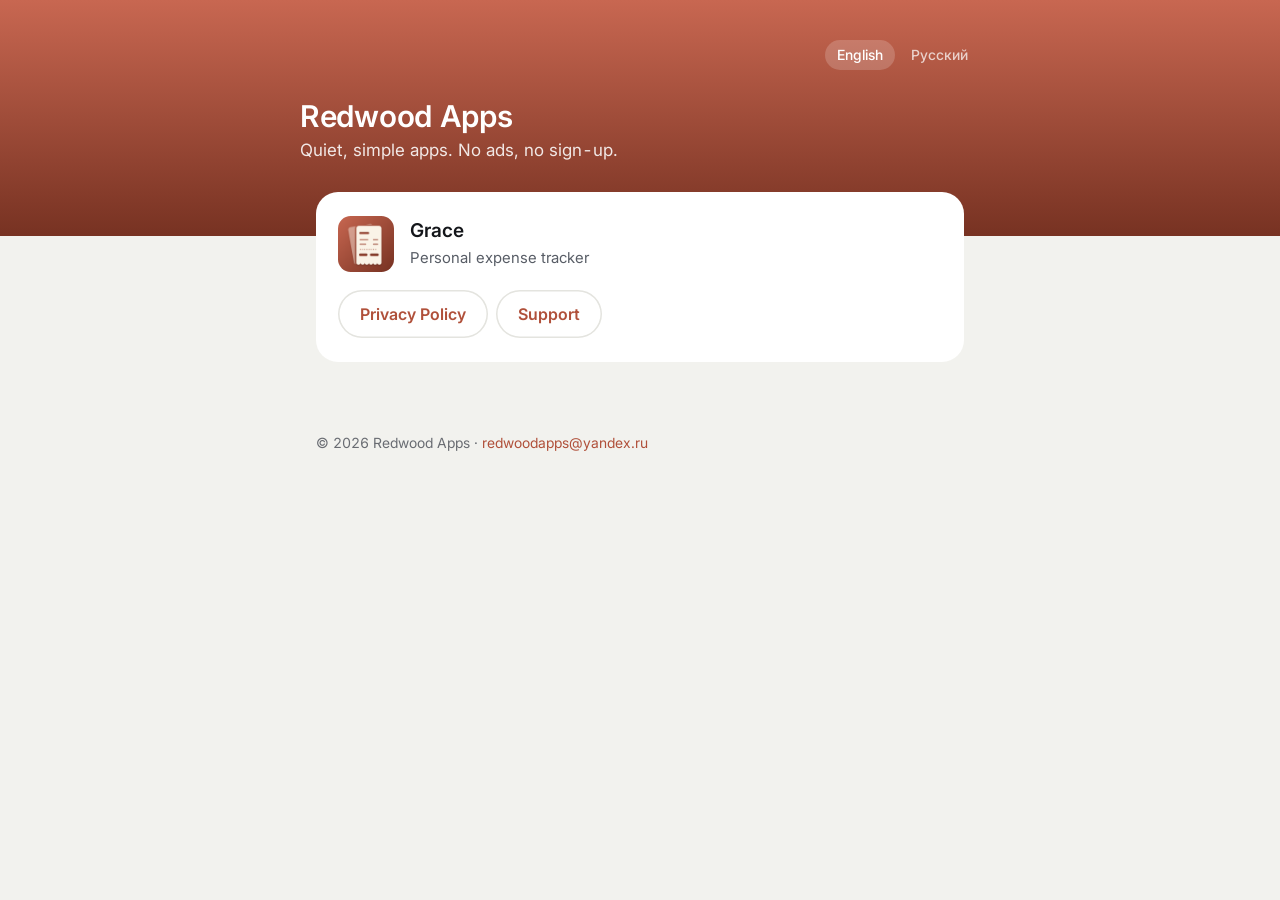
==== index.html @ f8e1ca97 "feat: add the Redwood Apps site with Grace support and a privacy policy placeholder" ====
<!doctype html>
<html lang="en" data-show="en" data-title-en="Redwood Apps" data-title-ru="Redwood Apps">
<head>
<meta charset="utf-8">
<meta name="viewport" content="width=device-width, initial-scale=1, viewport-fit=cover">
<title>Redwood Apps</title>
<meta name="description" content="Quiet, simple apps. No ads, no sign-up.">
<link rel="icon" href="assets/favicon.png">
<link rel="apple-touch-icon" href="assets/apple-touch-icon.png">
<link rel="stylesheet" href="assets/style.css">
<script src="assets/lang.js"></script>
</head>
<body>
<header class="hero">
  <div class="hero-inner">
    <div class="hero-top">
      <span></span>
      <nav class="langs" aria-label="Language"><button data-set="en">English</button><button data-set="ru">Русский</button></nav>
    </div>
    <h1>Redwood Apps</h1>
    <p class="sub"><span data-lang="en">Quiet, simple apps. No ads, no sign-up.</span><span data-lang="ru">Тихие и простые приложения. Без рекламы и регистрации.</span></p>
  </div>
</header>
<main class="content">
  <section class="card">
    <a class="app-row" href="grace/support/">
      <img class="icon" src="assets/grace-icon.png" alt="" width="56" height="56">
      <div>
        <strong>Grace</strong>
        <span data-lang="en">Personal expense tracker</span><span data-lang="ru">Учёт личных расходов</span>
      </div>
    </a>
    <div class="links">
      <a class="button quiet" href="grace/privacy/"><span data-lang="en">Privacy Policy</span><span data-lang="ru">Политика конфиденциальности</span></a>
      <a class="button quiet" href="grace/support/"><span data-lang="en">Support</span><span data-lang="ru">Поддержка</span></a>
    </div>
  </section>
</main>
<footer>© 2026 Redwood Apps · <a href="mailto:redwoodapps@yandex.ru">redwoodapps@yandex.ru</a></footer>
</body>
</html>
---- assets/style.css ----
/* Цвета и шрифт — те же, что в приложении Grace (тема «Терракота»). */
@font-face { font-family: Inter; src: url(fonts/Inter_18pt-Regular.ttf) format("truetype"); font-weight: 400; font-display: swap; }
@font-face { font-family: Inter; src: url(fonts/Inter_18pt-Medium.ttf) format("truetype"); font-weight: 500; font-display: swap; }
@font-face { font-family: Inter; src: url(fonts/Inter_18pt-SemiBold.ttf) format("truetype"); font-weight: 600; font-display: swap; }

:root {
  --paper: #F2F2EE;
  --surface: #FFFFFF;
  --ink: #14161A;
  --ink-soft: #585D66;
  --muted: #696C72;
  --line: #E4E4DF;
  --accent: #B0503A;
  --on-hero: #FFFFFF;
  --hero: linear-gradient(180deg, #C86751, #773222);
  --tile: linear-gradient(180deg, #C86751, #773222);
  color-scheme: light dark;
}
@media (prefers-color-scheme: dark) {
  :root {
    --paper: #111316;
    --surface: #191C20;
    --ink: #F2F2EF;
    --ink-soft: #A8ADB5;
    --muted: #777E86;
    --line: #2B2F35;
    --accent: #C3614A;
    --on-hero: #F2F2EF;
    /* как в приложении: ночью шапка цвета бумаги, цветное пятно не слепит */
    --hero: #111316;
  }
}

* { box-sizing: border-box; }
html { -webkit-text-size-adjust: 100%; }
body {
  margin: 0;
  background: var(--paper);
  color: var(--ink);
  font: 400 17px/1.5 Inter, -apple-system, "Segoe UI", Roboto, sans-serif;
  font-feature-settings: "tnum";
}
a { color: var(--accent); text-decoration: none; }
a:hover { text-decoration: underline; }

.hero {
  background: var(--hero);
  color: var(--on-hero);
  padding: 40px 16px 72px;
}
.hero-inner, .content { max-width: 680px; margin: 0 auto; }
.hero-top { display: flex; justify-content: space-between; align-items: center; gap: 12px; margin-bottom: 28px; }
.brand { color: var(--on-hero); opacity: .88; font-weight: 500; font-size: 15px; }
.brand:hover { text-decoration: none; opacity: 1; }
.app-head { display: flex; align-items: center; gap: 16px; }
.icon { width: 64px; height: 64px; border-radius: 14.5px; flex: none; display: block; }
/* на переливе шапки плитка того же цвета сливалась: светлый кант и тень отделяют её */
.hero .icon { box-shadow: 0 0 0 1px rgba(255, 255, 255, .22), 0 8px 20px rgba(0, 0, 0, .22); }
.hero h1 { margin: 0; font-size: 30px; line-height: 1.2; font-weight: 600; letter-spacing: -0.01em; }
.hero .sub { margin: 4px 0 0; opacity: .88; font-size: 17px; }

.langs { display: flex; gap: 4px; flex-wrap: wrap; justify-content: flex-end; }
.langs button {
  font: 500 14px/1 Inter, sans-serif;
  color: var(--on-hero);
  background: transparent;
  border: 0;
  border-radius: 1000px;
  padding: 8px 12px;
  opacity: .72;
  cursor: pointer;
}
.langs button[aria-pressed="true"] { opacity: 1; background: rgba(255, 255, 255, .18); }

.content { padding: 0 16px 48px; margin-top: -44px; }
.card {
  background: var(--surface);
  border-radius: 22px;
  padding: 24px 22px;
  margin-bottom: 14px;
}
.card h2 { margin: 0 0 8px; font-size: 20px; line-height: 1.3; font-weight: 600; }
.card h3 { margin: 20px 0 6px; font-size: 17px; font-weight: 600; }
.card p { margin: 0 0 12px; color: var(--ink); }
.card p:last-child { margin-bottom: 0; }
.card ul { margin: 0 0 12px; padding-left: 20px; }
.card li { margin-bottom: 4px; }
.muted { color: var(--muted) !important; font-size: 15px; }

.app-row { display: flex; gap: 16px; align-items: center; color: var(--ink); }
.app-row:hover { text-decoration: none; }
.app-row .icon { width: 56px; height: 56px; border-radius: 12.7px; }
.app-row strong { display: block; font-size: 19px; font-weight: 600; }
.app-row span { color: var(--ink-soft); font-size: 15px; }
.links { display: flex; flex-wrap: wrap; gap: 8px; margin-top: 18px; }

.button {
  display: inline-flex; align-items: center; justify-content: center;
  min-height: 48px; padding: 0 22px;
  border-radius: 1000px;
  background: var(--accent); color: #FFFFFF;
  font-weight: 600; font-size: 16px;
}
.button:hover { text-decoration: none; filter: brightness(1.06); }
.button.quiet { background: transparent; color: var(--accent); box-shadow: inset 0 0 0 1.5px var(--line); }

.email { font-size: 20px; font-weight: 600; word-break: break-all; margin: 14px 0 0 !important; }

footer { max-width: 680px; margin: 0 auto; padding: 8px 16px 40px; color: var(--muted); font-size: 14px; }

/* Языки: страница несёт все переводы, виден один. Без скрипта — английский из разметки. */
[data-lang] { display: none; }
html[data-show="ru"] [data-lang="ru"],
html[data-show="en"] [data-lang="en"] { display: block; }
html[data-show="ru"] span[data-lang="ru"],
html[data-show="en"] span[data-lang="en"] { display: inline; }
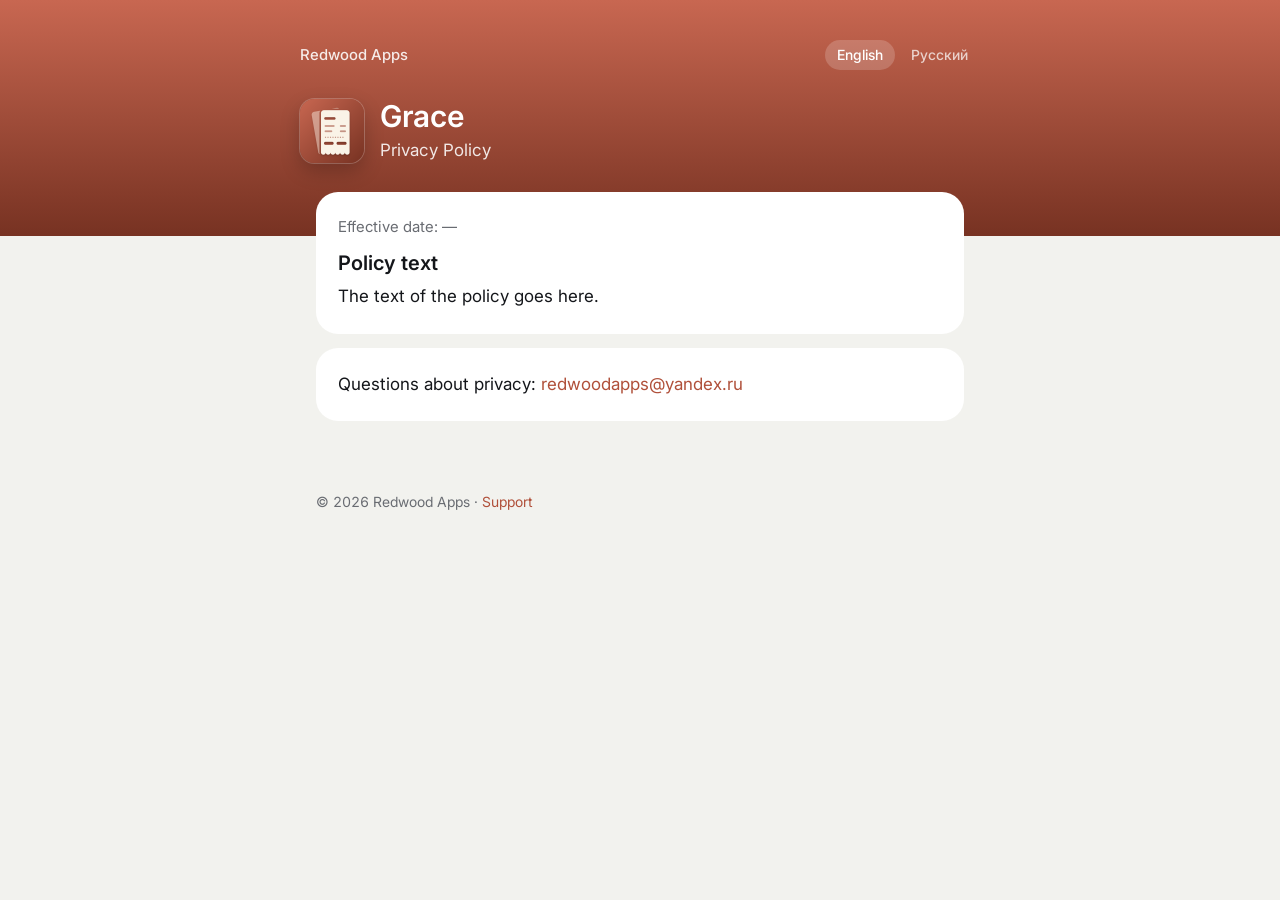
==== commit 8731602b: "refactor: replace the home page with a redirect to the Grace privacy policy" ====
--- a/index.html
+++ b/index.html
@@ -1,41 +1,17 @@
 <!doctype html>
-<html lang="en" data-show="en" data-title-en="Redwood Apps" data-title-ru="Redwood Apps">
+<html lang="en">
 <head>
 <meta charset="utf-8">
-<meta name="viewport" content="width=device-width, initial-scale=1, viewport-fit=cover">
-<title>Redwood Apps</title>
-<meta name="description" content="Quiet, simple apps. No ads, no sign-up.">
-<link rel="icon" href="assets/favicon.png">
-<link rel="apple-touch-icon" href="assets/apple-touch-icon.png">
-<link rel="stylesheet" href="assets/style.css">
-<script src="assets/lang.js"></script>
+<!-- Отдельной главной нет: корень ведёт на политику Grace. GitHub Pages не умеет
+     настоящую переадресацию сервером, поэтому — meta refresh и скрипт, который
+     сохраняет ?lang= из адреса. -->
+<meta http-equiv="refresh" content="0; url=grace/privacy/">
+<link rel="canonical" href="https://redwood-apps.github.io/grace/privacy/">
+<meta name="robots" content="noindex">
+<title>Grace — Privacy Policy</title>
+<script>location.replace('grace/privacy/' + location.search);</script>
 </head>
 <body>
-<header class="hero">
-  <div class="hero-inner">
-    <div class="hero-top">
-      <span></span>
-      <nav class="langs" aria-label="Language"><button data-set="en">English</button><button data-set="ru">Русский</button></nav>
-    </div>
-    <h1>Redwood Apps</h1>
-    <p class="sub"><span data-lang="en">Quiet, simple apps. No ads, no sign-up.</span><span data-lang="ru">Тихие и простые приложения. Без рекламы и регистрации.</span></p>
-  </div>
-</header>
-<main class="content">
-  <section class="card">
-    <a class="app-row" href="grace/support/">
-      <img class="icon" src="assets/grace-icon.png" alt="" width="56" height="56">
-      <div>
-        <strong>Grace</strong>
-        <span data-lang="en">Personal expense tracker</span><span data-lang="ru">Учёт личных расходов</span>
-      </div>
-    </a>
-    <div class="links">
-      <a class="button quiet" href="grace/privacy/"><span data-lang="en">Privacy Policy</span><span data-lang="ru">Политика конфиденциальности</span></a>
-      <a class="button quiet" href="grace/support/"><span data-lang="en">Support</span><span data-lang="ru">Поддержка</span></a>
-    </div>
-  </section>
-</main>
-<footer>© 2026 Redwood Apps · <a href="mailto:redwoodapps@yandex.ru">redwoodapps@yandex.ru</a></footer>
+<p><a href="grace/privacy/">Grace — Privacy Policy</a></p>
 </body>
 </html>
